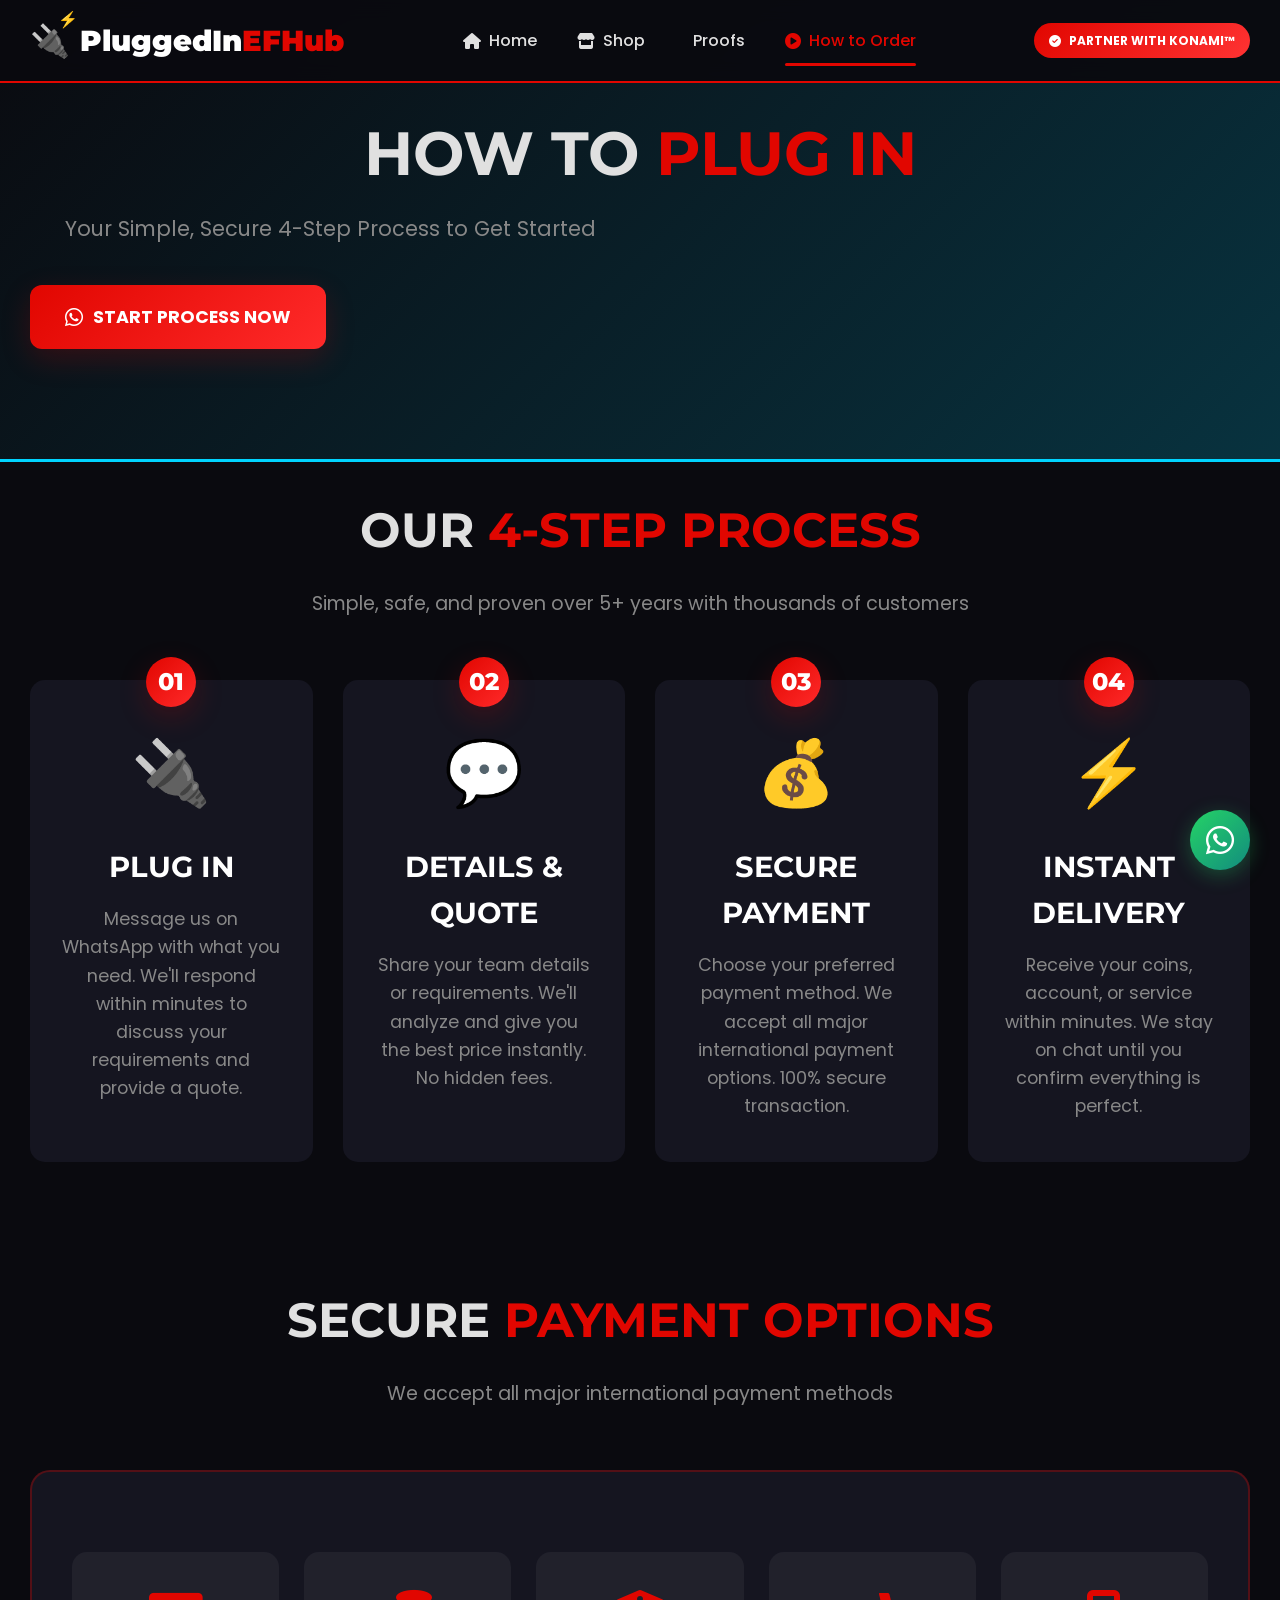
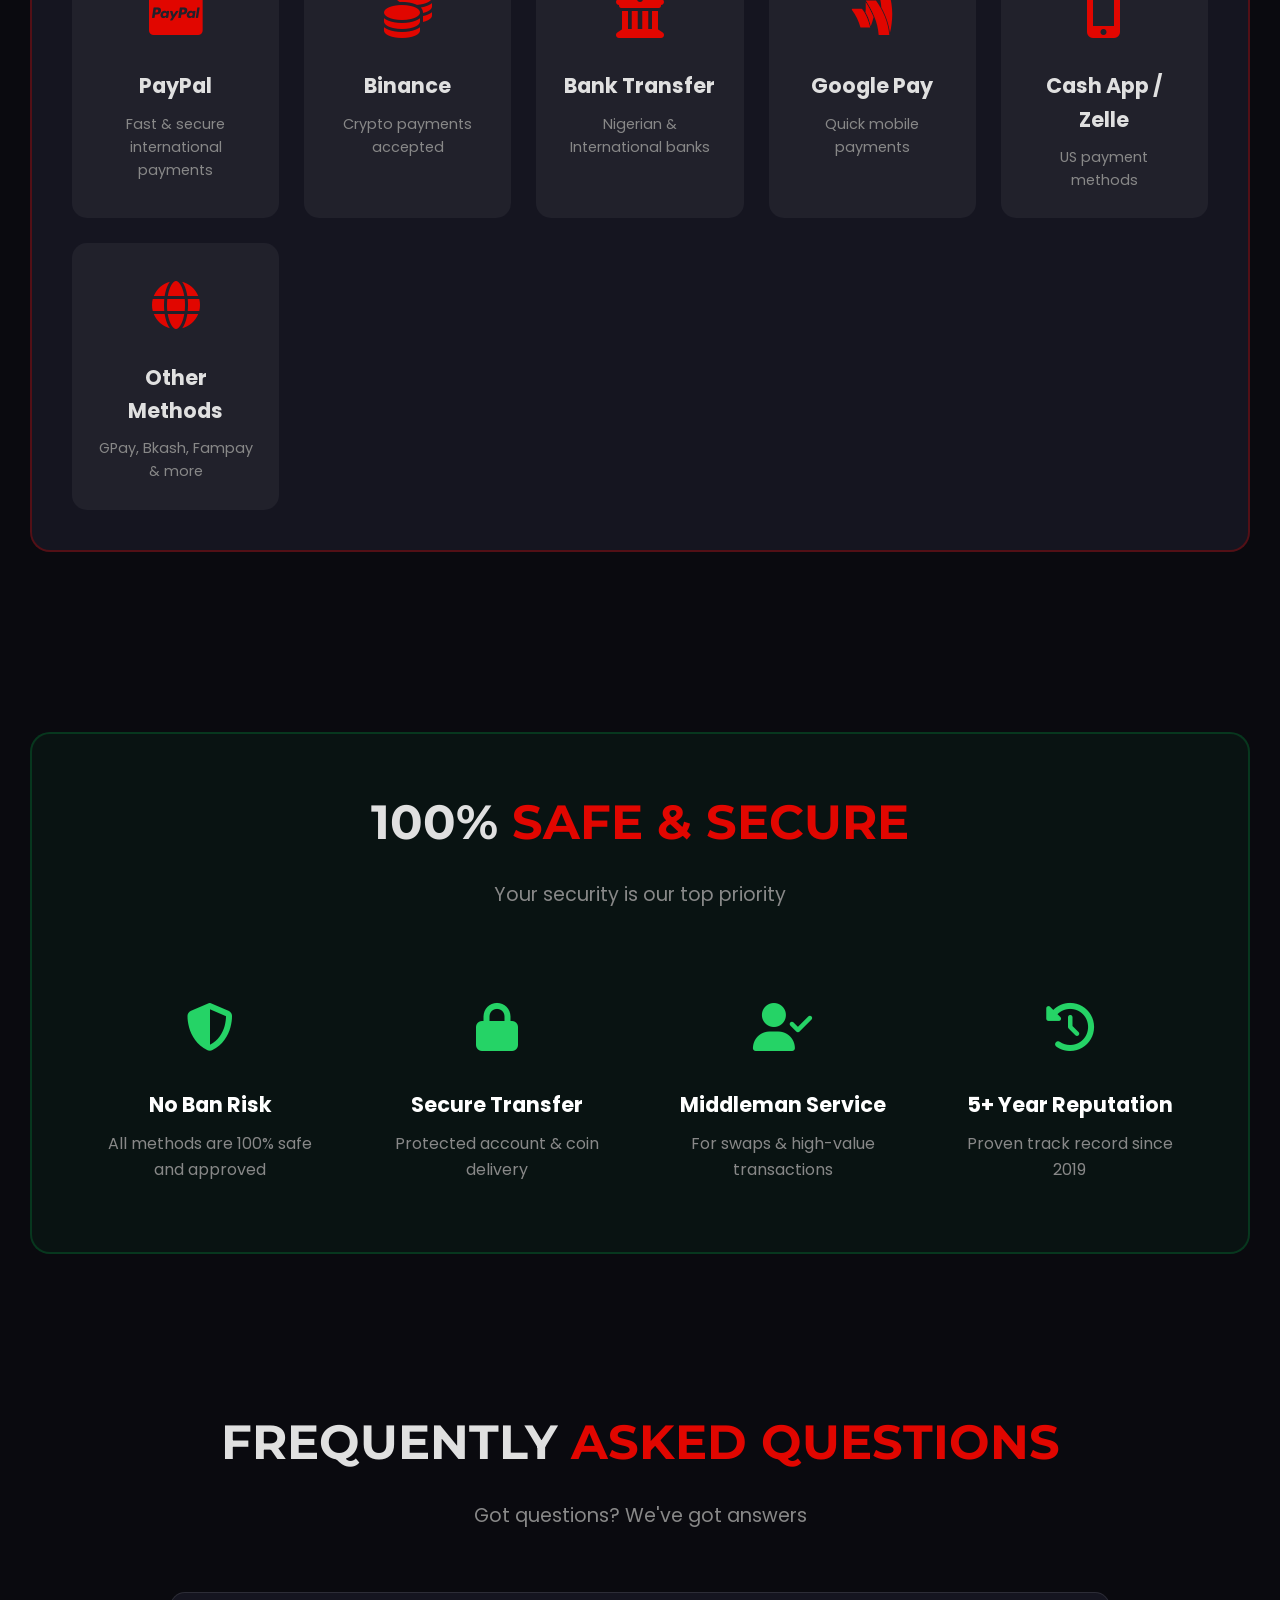
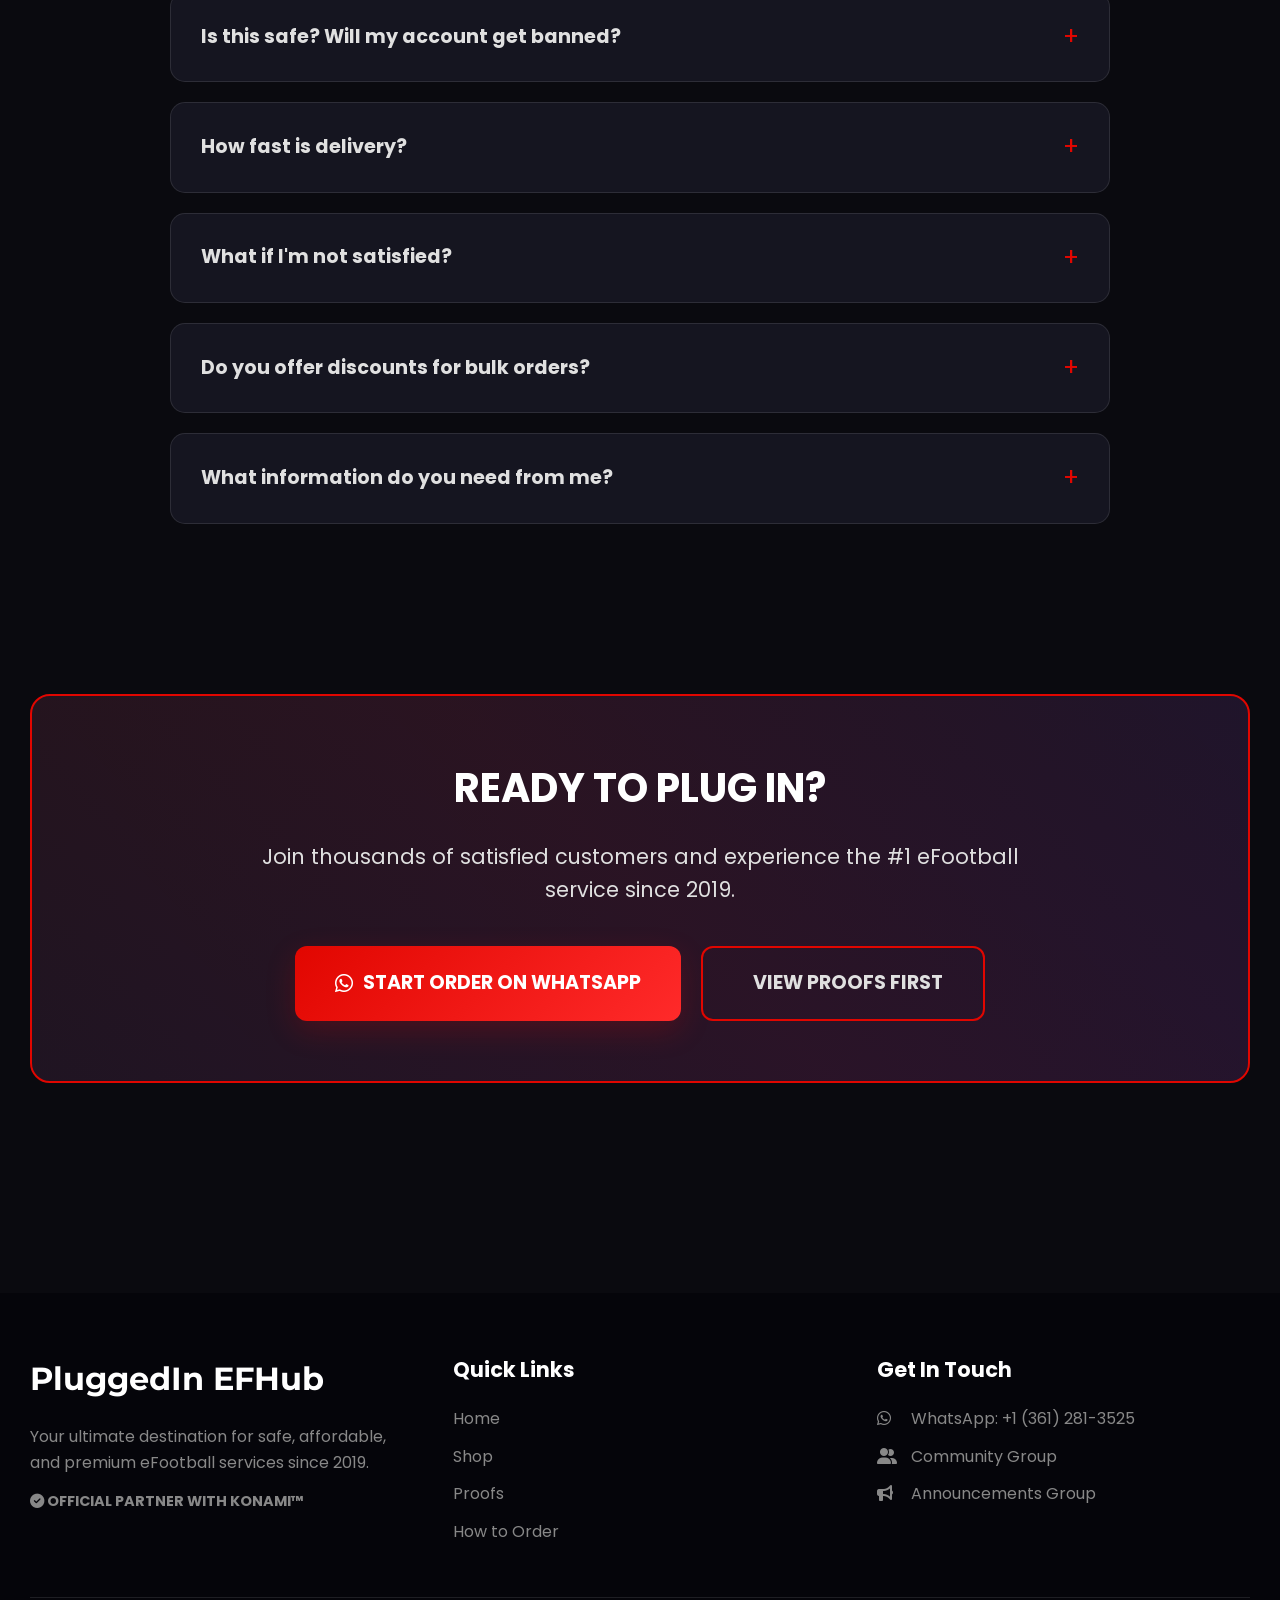
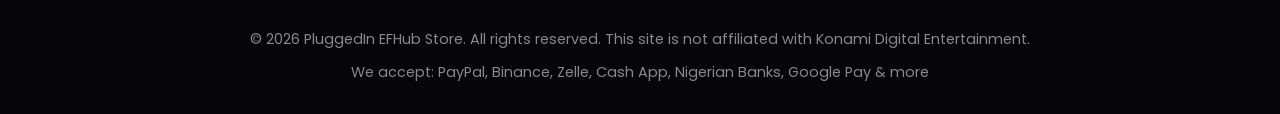
==== order.html @ ab194cec "add Pluggedin EFHub website with 4 pages" ====
<!DOCTYPE html>
<html lang="en">
<head>
    <meta charset="UTF-8">
    <meta name="viewport" content="width=device-width, initial-scale=1.0">
    <title>How to Order - PluggedIn EFHub | Simple & Secure Process</title>
    <link rel="stylesheet" href="https://cdnjs.cloudflare.com/ajax/libs/font-awesome/6.4.0/css/all.min.css">
    <link href="https://fonts.googleapis.com/css2?family=Poppins:wght@300;400;500;600;700;800&family=Montserrat:wght@800;900&display=swap" rel="stylesheet">
    <link rel="stylesheet" href="css/style.css">
    <link rel="stylesheet" href="css/order-styles.css">
    <link rel="icon" type="image/x-icon" href="assets/favicon.ico">
</head>
<body>
    <!-- LOADER -->
    <div class="loader">
        <div class="coin-spin"><i class="fas fa-play-circle"></i></div>
        <p>Loading Process...</p>
    </div>

    <!-- NAVIGATION -->
    <nav class="navbar">
        <div class="nav-container">
            <a href="index.html" class="pluggedin-logo">
                <div class="plug-icon">🔌</div>
                <div class="logo-text">PluggedIn<span>EFHub</span></div>
            </a>

            <ul class="nav-menu">
                <li><a href="index.html" class="nav-link"><i class="fas fa-home"></i> Home</a></li>
                <li><a href="shop.html" class="nav-link"><i class="fas fa-store"></i> Shop</a></li>
                <li><a href="proofs.html" class="nav-link"><i class="fas fa-badge-check"></i> Proofs</a></li>
                <li><a href="order.html" class="nav-link active"><i class="fas fa-play-circle"></i> How to Order</a></li>
            </ul>

            <div class="konami-badge">
                <i class="fas fa-check-circle"></i> PARTNER WITH KONAMI™
            </div>

            <button class="hamburger" id="hamburger">
                <i class="fas fa-bars"></i>
            </button>
        </div>

        <div class="mobile-menu" id="mobileMenu">
            <a href="index.html" class="mobile-link"><i class="fas fa-home"></i> Home</a>
            <a href="shop.html" class="mobile-link"><i class="fas fa-store"></i> Shop</a>
            <a href="proofs.html" class="mobile-link"><i class="fas fa-badge-check"></i> Proofs</a>
            <a href="order.html" class="mobile-link active"><i class="fas fa-play-circle"></i> How to Order</a>
            
            <a href="https://wa.me/+13612813525?text=Hello%20PluggedIn%20EFHub!%20I'm%20interested%20in%20your%20eFootball%20services." 
               class="btn-whatsapp-mobile" target="_blank">
                <i class="fab fa-whatsapp"></i> Order Now
            </a>
            
            <div class="konami-badge" style="background: rgba(225,6,0,0.2); color: var(--primary-red); padding: 10px; text-align: center;">
                <i class="fas fa-check"></i> KONAMI™ Partner
            </div>
        </div>
    </nav>

    <!-- ORDER HERO -->
    <section class="order-hero">
        <h1 class="hero-title">HOW TO <span class="highlight">PLUG IN</span></h1>
        <p class="hero-subtitle">Your Simple, Secure 4-Step Process to Get Started</p>
        <div class="hero-buttons">
            <a href="https://wa.me/+13612813525?text=Hello%20PluggedIn%20EFHub!%20I'm%20ready%20to%20start%20the%20process.%20Please%20guide%20me." 
               class="btn-pluggedin-primary" target="_blank">
                <i class="fab fa-whatsapp"></i> START PROCESS NOW
            </a>
        </div>
    </section>

    <!-- PROCESS STEPS -->
    <div class="process-container">
        <h2 class="section-title">OUR <span class="highlight">4-STEP PROCESS</span></h2>
        <p class="section-subtitle">Simple, safe, and proven over 5+ years with thousands of customers</p>
        
        <div class="process-steps">
            <!-- STEP 1 -->
            <div class="step-card">
                <div class="step-number">01</div>
                <div class="step-icon">🔌</div>
                <h3>PLUG IN</h3>
                <p>Message us on WhatsApp with what you need. We'll respond within minutes to discuss your requirements and provide a quote.</p>
            </div>

            <!-- STEP 2 -->
            <div class="step-card">
                <div class="step-number">02</div>
                <div class="step-icon">💬</div>
                <h3>DETAILS & QUOTE</h3>
                <p>Share your team details or requirements. We'll analyze and give you the best price instantly. No hidden fees.</p>
            </div>

            <!-- STEP 3 -->
            <div class="step-card">
                <div class="step-number">03</div>
                <div class="step-icon">💰</div>
                <h3>SECURE PAYMENT</h3>
                <p>Choose your preferred payment method. We accept all major international payment options. 100% secure transaction.</p>
            </div>

            <!-- STEP 4 -->
            <div class="step-card">
                <div class="step-number">04</div>
                <div class="step-icon">⚡</div>
                <h3>INSTANT DELIVERY</h3>
                <p>Receive your coins, account, or service within minutes. We stay on chat until you confirm everything is perfect.</p>
            </div>
        </div>
    </div>

    <!-- PAYMENT METHODS -->
    <div class="process-container">
        <h2 class="section-title">SECURE <span class="highlight">PAYMENT OPTIONS</span></h2>
        <p class="section-subtitle">We accept all major international payment methods</p>
        
        <div class="payment-methods">
            <div class="payment-grid">
                <!-- PAYMENT 1 -->
                <div class="payment-card">
                    <div class="payment-icon"><i class="fab fa-cc-paypal"></i></div>
                    <h4>PayPal</h4>
                    <p>Fast & secure international payments</p>
                </div>

                <!-- PAYMENT 2 -->
                <div class="payment-card">
                    <div class="payment-icon"><i class="fas fa-coins"></i></div>
                    <h4>Binance</h4>
                    <p>Crypto payments accepted</p>
                </div>

                <!-- PAYMENT 3 -->
                <div class="payment-card">
                    <div class="payment-icon"><i class="fas fa-university"></i></div>
                    <h4>Bank Transfer</h4>
                    <p>Nigerian & International banks</p>
                </div>

                <!-- PAYMENT 4 -->
                <div class="payment-card">
                    <div class="payment-icon"><i class="fab fa-google-wallet"></i></div>
                    <h4>Google Pay</h4>
                    <p>Quick mobile payments</p>
                </div>

                <!-- PAYMENT 5 -->
                <div class="payment-card">
                    <div class="payment-icon"><i class="fas fa-mobile-alt"></i></div>
                    <h4>Cash App / Zelle</h4>
                    <p>US payment methods</p>
                </div>

                <!-- PAYMENT 6 -->
                <div class="payment-card">
                    <div class="payment-icon"><i class="fas fa-globe"></i></div>
                    <h4>Other Methods</h4>
                    <p>GPay, Bkash, Fampay & more</p>
                </div>
            </div>
        </div>
    </div>

    <!-- SAFETY SECTION -->
    <div class="process-container">
        <div class="safety-section">
            <h2 class="section-title">100% <span class="highlight">SAFE & SECURE</span></h2>
            <p class="section-subtitle">Your security is our top priority</p>
            
            <div class="safety-grid">
                <div class="safety-item">
                    <div class="safety-icon"><i class="fas fa-shield-alt"></i></div>
                    <h4>No Ban Risk</h4>
                    <p>All methods are 100% safe and approved</p>
                </div>
                
                <div class="safety-item">
                    <div class="safety-icon"><i class="fas fa-lock"></i></div>
                    <h4>Secure Transfer</h4>
                    <p>Protected account & coin delivery</p>
                </div>
                
                <div class="safety-item">
                    <div class="safety-icon"><i class="fas fa-user-check"></i></div>
                    <h4>Middleman Service</h4>
                    <p>For swaps & high-value transactions</p>
                </div>
                
                <div class="safety-item">
                    <div class="safety-icon"><i class="fas fa-history"></i></div>
                    <h4>5+ Year Reputation</h4>
                    <p>Proven track record since 2019</p>
                </div>
            </div>
        </div>
    </div>

    <!-- FAQ -->
    <div class="faq-container">
        <h2 class="section-title">FREQUENTLY <span class="highlight">ASKED QUESTIONS</span></h2>
        <p class="section-subtitle">Got questions? We've got answers</p>
        
        <!-- FAQ 1 -->
        <div class="faq-item">
            <div class="faq-question">
                <h3>Is this safe? Will my account get banned?</h3>
                <span class="faq-toggle">+</span>
            </div>
            <div class="faq-answer">
                <p><strong>100% Safe.</strong> We use only official, Konami-approved methods. We've served 5000+ customers over 5+ years with zero ban reports. Your account security is our top priority.</p>
            </div>
        </div>

        <!-- FAQ 2 -->
        <div class="faq-item">
            <div class="faq-question">
                <h3>How fast is delivery?</h3>
                <span class="faq-toggle">+</span>
            </div>
            <div class="faq-answer">
                <p><strong>Instant to 30 minutes.</strong> Coins are delivered within 5-30 minutes after payment confirmation. Account transfers take 10-60 minutes depending on complexity. We stay with you until complete.</p>
            </div>
        </div>

        <!-- FAQ 3 -->
        <div class="faq-item">
            <div class="faq-question">
                <h3>What if I'm not satisfied?</h3>
                <span class="faq-toggle">+</span>
            </div>
            <div class="faq-answer">
                <p><strong>100% Satisfaction Guarantee.</strong> If there's any issue, we fix it immediately or provide a full refund. Check our proofs page - we have 500+ happy customers with verified screenshots.</p>
            </div>
        </div>

        <!-- FAQ 4 -->
        <div class="faq-item">
            <div class="faq-question">
                <h3>Do you offer discounts for bulk orders?</h3>
                <span class="faq-toggle">+</span>
            </div>
            <div class="faq-answer">
                <p><strong>Yes!</strong> We offer special discounts for repeat customers and bulk orders. Message us on WhatsApp to discuss your needs and get the best possible price.</p>
            </div>
        </div>

        <!-- FAQ 5 -->
        <div class="faq-item">
            <div class="faq-question">
                <h3>What information do you need from me?</h3>
                <span class="faq-toggle">+</span>
            </div>
            <div class="faq-answer">
                <p>For coins: Just your login ID and platform (Android/iOS). For accounts: We'll guide you through the safe transfer process step-by-step. We never ask for passwords until secure transfer time.</p>
            </div>
        </div>
    </div>

    <!-- CTA SECTION -->
    <div class="process-container">
        <div class="cta-box">
            <h2>READY TO PLUG IN?</h2>
            <p>Join thousands of satisfied customers and experience the #1 eFootball service since 2019.</p>
            
            <div class="cta-buttons">
                <a href="https://wa.me/+13612813525?text=Hello%20PluggedIn%20EFHub!%20I'm%20ready%20to%20place%20an%20order.%20Please%20guide%20me%20through%20the%20process." 
                   class="btn-pluggedin-primary" target="_blank" style="padding: 20px 40px; font-size: 1.2rem;">
                    <i class="fab fa-whatsapp"></i> START ORDER ON WHATSAPP
                </a>
                
                <a href="proofs.html" class="btn-pluggedin-secondary" style="padding: 20px 40px; font-size: 1.2rem;">
                    <i class="fas fa-badge-check"></i> VIEW PROOFS FIRST
                </a>
            </div>
        </div>
    </div>

    <!-- FOOTER -->
    <footer class="footer">
        <div class="footer-content">
            <div class="footer-brand">
                <h3>PluggedIn EFHub</h3>
                <p>Your ultimate destination for safe, affordable, and premium eFootball services since 2019.</p>
                <p class="konami-footer"><i class="fas fa-check-circle"></i> <strong>OFFICIAL PARTNER WITH KONAMI™</strong></p>
            </div>
            
            <div class="footer-links">
                <h4>Quick Links</h4>
                <a href="index.html">Home</a>
                <a href="shop.html">Shop</a>
                <a href="proofs.html">Proofs</a>
                <a href="order.html">How to Order</a>
            </div>
            
            <div class="footer-contact">
                <h4>Get In Touch</h4>
                <a href="https://wa.me/+13612813525?text=Hello%20PluggedIn%20EFHub!%20I'm%20interested%20in%20your%20eFootball%20services." 
                   target="_blank">
                    <i class="fab fa-whatsapp"></i> WhatsApp: +1 (361) 281-3525
                </a>
                <a href="https://chat.whatsapp.com/YOUR_COMMUNITY_LINK" target="_blank">
                    <i class="fas fa-user-friends"></i> Community Group
                </a>
                <a href="https://chat.whatsapp.com/YOUR_ANNOUNCEMENTS_LINK" target="_blank">
                    <i class="fas fa-bullhorn"></i> Announcements Group
                </a>
            </div>
        </div>
        
        <div class="footer-bottom">
            <p>© 2026 PluggedIn EFHub Store. All rights reserved. This site is not affiliated with Konami Digital Entertainment.</p>
            <p class="footer-payment-text">We accept: PayPal, Binance, Zelle, Cash App, Nigerian Banks, Google Pay & more</p>
        </div>
    </footer>

    <!-- FLOATING WHATSAPP -->
    <a href="https://wa.me/+13612813525?text=Hello%20PluggedIn%20EFHub!%20I'm%20interested%20in%20your%20eFootball%20services." 
       class="float-whatsapp" target="_blank">
        <i class="fab fa-whatsapp"></i>
    </a>

    <!-- SCRIPTS -->
    <script>
        // Loader
        window.addEventListener('load', function() {
            const loader = document.querySelector('.loader');
            setTimeout(() => {
                loader.classList.add('fade-out');
            }, 1000);
        });

        // Mobile menu
        document.getElementById('hamburger')?.addEventListener('click', function() {
            const menu = document.getElementById('mobileMenu');
            menu.classList.toggle('active');
        });

        document.querySelectorAll('.mobile-link').forEach(link => {
            link.addEventListener('click', function() {
                document.getElementById('mobileMenu').classList.remove('active');
            });
        });

        // FAQ Toggle
        document.querySelectorAll('.faq-question').forEach(question => {
            question.addEventListener('click', function() {
                const faqItem = this.parentElement;
                faqItem.classList.toggle('active');
                
                // Close other FAQs
                document.querySelectorAll('.faq-item').forEach(item => {
                    if (item !== faqItem) {
                        item.classList.remove('active');
                    }
                });
            });
        });

        // WhatsApp buttons with different messages
        const whatsappButtons = document.querySelectorAll('.btn-pluggedin-primary');
        whatsappButtons.forEach(btn => {
            btn.addEventListener('click', function(e) {
                if (this.href.includes('wa.me')) {
                    // Already has WhatsApp link, let it proceed
                    return;
                }
                e.preventDefault();
                const message = "Hello PluggedIn EFHub! I'm interested in your services.";
                const whatsappUrl = `https://wa.me/+13612813525?text=${encodeURIComponent(message)}`;
                window.open(whatsappUrl, '_blank');
            });
        });
    </script>
</body>
</html>
---- css/style.css ----
/* style.css - PLUGGEDIN EFHUB STYLES */
/* ====== ROOT VARIABLES ====== */
:root {
    --primary-red: #E10600;
    --electric-red: #FF2A2A;
    --neon-blue: #00D4FF;
    --spark-yellow: #FFD700;
    --dark-bg: #0A0A0F;
    --dark-card: #151520;
    --light-gray: #F5F5F7;
    --pure-white: #FFFFFF;
    --text-light: #E0E0E0;
    --text-gray: #888888;
    --success-green: #25D366;
    --font-heading: 'Montserrat', sans-serif;
    --font-body: 'Poppins', sans-serif;
    --shadow: 0 10px 30px rgba(225, 6, 0, 0.2);
    --transition: all 0.3s ease;
}

/* ====== BASE RESET ====== */
* {
    margin: 0;
    padding: 0;
    box-sizing: border-box;
}

html {
    scroll-behavior: smooth;
}

body {
    font-family: var(--font-body);
    background-color: var(--dark-bg);
    color: var(--text-light);
    line-height: 1.6;
    overflow-x: hidden;
}

/* ====== LOADER ====== */
.loader {
    position: fixed;
    top: 0;
    left: 0;
    width: 100%;
    height: 100%;
    background: var(--dark-bg);
    display: flex;
    flex-direction: column;
    justify-content: center;
    align-items: center;
    z-index: 9999;
}

.loader.fade-out {
    opacity: 0;
    visibility: hidden;
    transition: opacity 0.5s, visibility 0.5s;
}

.coin-spin {
    font-size: 4rem;
    color: var(--primary-red);
    animation: spin 2s linear infinite;
    margin-bottom: 20px;
}

@keyframes spin {
    0% { transform: rotateY(0deg); }
    100% { transform: rotateY(360deg); }
}

.loader p {
    color: var(--text-light);
    font-weight: 300;
    letter-spacing: 1px;
}

/* ====== NAVBAR ====== */
.navbar {
    background-color: rgba(10, 10, 15, 0.95);
    backdrop-filter: blur(10px);
    border-bottom: 2px solid var(--primary-red);
    position: fixed;
    top: 0;
    width: 100%;
    z-index: 1000;
    padding: 15px 0;
}

.nav-container {
    max-width: 1300px;
    margin: 0 auto;
    padding: 0 30px;
    display: flex;
    justify-content: space-between;
    align-items: center;
}

/* Logo */
.pluggedin-logo {
    display: flex;
    align-items: center;
    text-decoration: none;
    font-family: var(--font-heading);
    font-weight: 900;
    font-size: 1.8rem;
}

.plug-icon {
    color: var(--primary-red);
    font-size: 2rem;
    margin-right: 10px;
    position: relative;
}

.plug-icon::after {
    content: '⚡';
    position: absolute;
    top: -8px;
    right: -8px;
    font-size: 1rem;
    color: var(--spark-yellow);
    animation: spark 2s infinite;
}

@keyframes spark {
    0%, 100% { opacity: 1; }
    50% { opacity: 0.3; }
}

.logo-text {
    color: var(--pure-white);
}

.logo-text span {
    color: var(--primary-red);
}

/* Menu */
.nav-menu {
    display: flex;
    list-style: none;
}

.nav-link {
    color: var(--text-light);
    text-decoration: none;
    margin: 0 20px;
    font-weight: 500;
    padding: 8px 0;
    position: relative;
    display: flex;
    align-items: center;
    transition: var(--transition);
}

.nav-link i {
    margin-right: 8px;
}

.nav-link:hover,
.nav-link.active {
    color: var(--primary-red);
}

.nav-link.active::after {
    content: '';
    position: absolute;
    bottom: -5px;
    left: 0;
    width: 100%;
    height: 3px;
    background: var(--primary-red);
    border-radius: 2px;
}

/* Konami Badge */
.konami-badge {
    background: linear-gradient(135deg, var(--primary-red), #FF3333);
    color: white;
    padding: 8px 15px;
    border-radius: 30px;
    font-size: 0.75rem;
    font-weight: 700;
    white-space: nowrap;
}

.konami-badge i {
    margin-right: 5px;
}

/* Mobile Menu */
.hamburger {
    display: none;
    background: none;
    border: none;
    color: var(--pure-white);
    font-size: 1.8rem;
    cursor: pointer;
}

.mobile-menu {
    display: none;
    flex-direction: column;
    background: var(--dark-card);
    padding: 20px;
    position: absolute;
    width: 100%;
    top: 100%;
    left: 0;
    z-index: 999;
    border-top: 2px solid var(--primary-red);
}

.mobile-menu.active {
    display: flex;
}

.mobile-link {
    color: var(--text-light);
    text-decoration: none;
    padding: 15px 0;
    border-bottom: 1px solid rgba(255,255,255,0.05);
    display: flex;
    align-items: center;
}

.mobile-link i {
    margin-right: 15px;
}

.mobile-link.active {
    color: var(--primary-red);
}

.btn-whatsapp-mobile {
    display: block;
    background: linear-gradient(135deg, #25D366, #128C7E);
    color: white;
    text-align: center;
    padding: 15px;
    border-radius: 10px;
    text-decoration: none;
    font-weight: 700;
    margin: 20px 0;
}

/* ====== HERO SECTION ====== */
.hero {
    min-height: 100vh;
    padding: 150px 30px 80px;
    max-width: 1300px;
    margin: 0 auto;
    display: flex;
    align-items: center;
    justify-content: space-between;
}

.hero-content {
    flex: 1;
    max-width: 700px;
}

.hero-title {
    font-family: var(--font-heading);
    font-size: 3.8rem;
    line-height: 1.1;
    margin-bottom: 25px;
}

.title-line {
    display: block;
}

.highlight {
    color: var(--primary-red);
}

.neon {
    color: var(--neon-blue);
    text-shadow: 0 0 10px rgba(0, 212, 255, 0.5);
}

.hero-subtitle {
    font-size: 1.3rem;
    color: var(--text-gray);
    margin-bottom: 40px;
    max-width: 600px;
}

.konami-tag {
    display: inline-block;
    background: rgba(225, 6, 0, 0.2);
    color: var(--primary-red);
    padding: 5px 15px;
    border-radius: 20px;
    font-size: 0.9rem;
    font-weight: 700;
    margin-top: 10px;
}

/* Hero Buttons */
.hero-buttons {
    display: flex;
    gap: 20px;
    margin-bottom: 50px;
    flex-wrap: wrap;
}

.btn-pluggedin-primary,
.btn-pluggedin-secondary {
    padding: 18px 35px;
    border-radius: 12px;
    text-decoration: none;
    font-weight: 700;
    font-size: 1.1rem;
    display: inline-flex;
    align-items: center;
    justify-content: center;
    transition: var(--transition);
}

.btn-pluggedin-primary {
    background: linear-gradient(135deg, var(--primary-red), var(--electric-red));
    color: white;
    box-shadow: var(--shadow);
}

.btn-pluggedin-primary:hover {
    transform: translateY(-5px);
    box-shadow: 0 15px 30px rgba(225, 6, 0, 0.3);
}

.btn-pluggedin-secondary {
    background: transparent;
    color: var(--text-light);
    border: 2px solid var(--primary-red);
}

.btn-pluggedin-secondary:hover {
    background: rgba(225, 6, 0, 0.1);
    transform: translateY(-5px);
}

.btn-pluggedin-primary i,
.btn-pluggedin-secondary i {
    margin-right: 10px;
    font-size: 1.3rem;
}

/* Trust Stats */
.trust-stats {
    display: flex;
    flex-wrap: wrap;
    gap: 30px;
    max-width: 600px;
}

.stat {
    text-align: center;
}

.stat h3 {
    font-size: 2.5rem;
    color: var(--primary-red);
    margin-bottom: 5px;
}

.stat p {
    color: var(--text-gray);
    font-size: 0.9rem;
}

/* Hero Visual */
.hero-visual {
    flex: 0 0 400px;
    position: relative;
    height: 400px;
}

.floating-coins {
    position: relative;
    width: 300px;
    height: 300px;
}

.coin {
    position: absolute;
    font-size: 4rem;
    animation: float 3s ease-in-out infinite;
}

.c1 { top: 20%; left: 10%; animation-delay: 0s; }
.c2 { top: 60%; left: 60%; animation-delay: 1s; }
.c3 { top: 10%; left: 70%; animation-delay: 2s; }

@keyframes float {
    0%, 100% { transform: translateY(0) rotate(0deg); }
    50% { transform: translateY(-20px) rotate(10deg); }
}

/* ====== TRUST BAR ====== */
.trust-bar {
    background: var(--dark-card);
    padding: 40px 30px;
    text-align: center;
    border-top: 1px solid rgba(255,255,255,0.1);
    border-bottom: 1px solid rgba(255,255,255,0.1);
}

.trust-bar p {
    color: var(--text-gray);
    font-size: 0.9rem;
    margin-bottom: 20px;
    letter-spacing: 2px;
}

.trust-logos {
    display: flex;
    justify-content: center;
    flex-wrap: wrap;
    gap: 30px;
    font-size: 2.5rem;
}

.trust-logos i {
    color: var(--text-gray);
    transition: var(--transition);
}

.trust-logos i:hover {
    color: var(--primary-red);
    transform: translateY(-5px);
}

/* ====== SERVICES ====== */
.services {
    padding: 100px 30px;
    max-width: 1300px;
    margin: 0 auto;
}

.section-title {
    font-family: var(--font-heading);
    font-size: 3rem;
    text-align: center;
    margin-bottom: 20px;
}

.section-subtitle {
    text-align: center;
    color: var(--text-gray);
    font-size: 1.2rem;
    max-width: 800px;
    margin: 0 auto 60px;
}

.services-grid {
    display: grid;
    grid-template-columns: repeat(auto-fit, minmax(300px, 1fr));
    gap: 30px;
}

.service-card {
    background: var(--dark-card);
    border-radius: 15px;
    padding: 40px 30px;
    text-align: center;
    transition: var(--transition);
    border: 2px solid transparent;
}

.service-card:hover {
    transform: translateY(-10px);
    border-color: var(--primary-red);
    box-shadow: var(--shadow);
}

.service-icon {
    font-size: 4rem;
    margin-bottom: 20px;
}

.service-card h3 {
    font-size: 1.8rem;
    margin-bottom: 15px;
    color: var(--pure-white);
}

.service-card p {
    color: var(--text-gray);
    margin-bottom: 25px;
}

.service-link {
    color: var(--primary-red);
    text-decoration: none;
    font-weight: 700;
    display: inline-flex;
    align-items: center;
}

.service-link:hover {
    color: var(--neon-blue);
}

/* ====== FOOTER ====== */
.footer {
    background: #05050A;
    padding: 60px 30px 30px;
    margin-top: 100px;
}

.footer-content {
    max-width: 1300px;
    margin: 0 auto;
    display: grid;
    grid-template-columns: repeat(auto-fit, minmax(250px, 1fr));
    gap: 50px;
    margin-bottom: 40px;
}

.footer-brand h3 {
    font-family: var(--font-heading);
    font-size: 2rem;
    margin-bottom: 20px;
    color: var(--pure-white);
}

.footer-brand p {
    color: var(--text-gray);
    margin-bottom: 15px;
}

.konami-footer {
    color: var(--primary-red);
    font-weight: 700;
    font-size: 0.9rem;
}

.footer-links h4,
.footer-contact h4 {
    color: var(--pure-white);
    margin-bottom: 20px;
    font-size: 1.3rem;
}

.footer-links a,
.footer-contact a {
    display: block;
    color: var(--text-gray);
    text-decoration: none;
    margin-bottom: 12px;
    transition: var(--transition);
}

.footer-links a:hover,
.footer-contact a:hover {
    color: var(--primary-red);
    padding-left: 5px;
}

.footer-contact a i {
    margin-right: 10px;
    width: 20px;
}

.footer-bottom {
    text-align: center;
    padding-top: 30px;
    border-top: 1px solid rgba(255,255,255,0.1);
    color: var(--text-gray);
    font-size: 0.9rem;
}

.footer-payment-text {
    margin-top: 10px;
    color: var(--text-gray);
}

/* ====== FLOATING WHATSAPP ====== */
.float-whatsapp {
    position: fixed;
    bottom: 30px;
    right: 30px;
    background: linear-gradient(135deg, #25D366, #128C7E);
    color: white;
    width: 60px;
    height: 60px;
    border-radius: 50%;
    display: flex;
    align-items: center;
    justify-content: center;
    text-decoration: none;
    font-size: 2rem;
    box-shadow: 0 5px 20px rgba(37, 211, 102, 0.3);
    z-index: 999;
    transition: var(--transition);
}

.float-whatsapp:hover {
    transform: scale(1.1);
    box-shadow: 0 8px 25px rgba(37, 211, 102, 0.4);
}

.float-text {
    display: none;
}

/* ====== RESPONSIVE ====== */
@media (max-width: 1100px) {
    .hero {
        flex-direction: column;
        text-align: center;
        padding-top: 120px;
    }
    .hero-content {
        max-width: 100%;
    }
    .hero-visual {
        margin-top: 50px;
    }
    .trust-stats {
        justify-content: center;
    }
}

@media (max-width: 768px) {
    .hero-title {
        font-size: 2.8rem;
    }
    .nav-menu,
    .konami-badge {
        display: none;
    }
    .hamburger {
        display: block;
    }
    .hero-buttons {
        flex-direction: column;
    }
    .btn-pluggedin-primary,
    .btn-pluggedin-secondary {
        width: 100%;
        justify-content: center;
    }
    .services-grid {
        grid-template-columns: 1fr;
    }
    .trust-logos {
        font-size: 2rem;
        gap: 20px;
    }
}

@media (max-width: 480px) {
    .hero-title {
        font-size: 2.2rem;
    }
    .section-title {
        font-size: 2.2rem;
    }
    .nav-container {
        padding: 0 15px;
    }
}
---- css/order-styles.css ----
/* order-styles.css - ADDITIONAL STYLES FOR ORDER PAGE */

/* ORDER HERO */
.order-hero {
    background: linear-gradient(135deg, rgba(10,10,15,0.9), rgba(0,212,255,0.2));
    padding: 120px 30px 60px;
    text-align: center;
    border-bottom: 3px solid var(--neon-blue);
}

/* PROCESS STEPS */
.process-container {
    max-width: 1300px;
    margin: 0 auto;
    padding: 30px;
}

.process-steps {
    display: grid;
    grid-template-columns: repeat(auto-fit, minmax(280px, 1fr));
    gap: 30px;
    margin: 60px 0;
}

.step-card {
    background: var(--dark-card);
    border-radius: 15px;
    padding: 40px 30px;
    text-align: center;
    position: relative;
    transition: var(--transition);
    border: 2px solid transparent;
}

.step-card:hover {
    transform: translateY(-10px);
    border-color: var(--neon-blue);
    box-shadow: 0 15px 30px rgba(0,212,255,0.1);
}

.step-number {
    position: absolute;
    top: -25px;
    left: 50%;
    transform: translateX(-50%);
    background: linear-gradient(135deg, var(--primary-red), var(--electric-red));
    color: white;
    width: 50px;
    height: 50px;
    border-radius: 50%;
    display: flex;
    align-items: center;
    justify-content: center;
    font-size: 1.5rem;
    font-weight: 800;
    font-family: var(--font-heading);
    box-shadow: var(--shadow);
}

.step-icon {
    font-size: 4rem;
    margin-bottom: 20px;
    color: var(--neon-blue);
}

.step-card h3 {
    color: var(--pure-white);
    font-size: 1.8rem;
    margin-bottom: 15px;
    font-family: var(--font-heading);
}

.step-card p {
    color: var(--text-gray);
    font-size: 1.1rem;
    line-height: 1.6;
}

/* PAYMENT METHODS */
.payment-methods {
    background: var(--dark-card);
    border-radius: 20px;
    padding: 40px;
    margin: 60px 0;
    border: 2px solid rgba(225,6,0,0.3);
}

.payment-grid {
    display: grid;
    grid-template-columns: repeat(auto-fit, minmax(200px, 1fr));
    gap: 25px;
    margin-top: 40px;
}

.payment-card {
    background: rgba(255,255,255,0.05);
    border-radius: 15px;
    padding: 25px;
    text-align: center;
    transition: var(--transition);
    border: 1px solid transparent;
}

.payment-card:hover {
    background: rgba(225,6,0,0.1);
    border-color: var(--primary-red);
    transform: translateY(-5px);
}

.payment-icon {
    font-size: 3rem;
    margin-bottom: 15px;
    color: var(--primary-red);
}

.payment-card h4 {
    color: var(--text-light);
    margin-bottom: 10px;
    font-size: 1.3rem;
}

.payment-card p {
    color: var(--text-gray);
    font-size: 0.9rem;
}

/* FAQ */
.faq-container {
    max-width: 1000px;
    margin: 60px auto;
    padding: 0 30px;
}

.faq-item {
    background: var(--dark-card);
    border-radius: 15px;
    margin-bottom: 20px;
    overflow: hidden;
    border: 1px solid rgba(255,255,255,0.1);
}

.faq-question {
    padding: 25px 30px;
    display: flex;
    justify-content: space-between;
    align-items: center;
    cursor: pointer;
    transition: var(--transition);
}

.faq-question:hover {
    background: rgba(225,6,0,0.05);
}

.faq-question h3 {
    color: var(--text-light);
    font-size: 1.2rem;
    margin: 0;
}

.faq-toggle {
    color: var(--primary-red);
    font-size: 1.5rem;
    transition: transform 0.3s ease;
}

.faq-item.active .faq-toggle {
    transform: rotate(45deg);
}

.faq-answer {
    padding: 0 30px;
    max-height: 0;
    overflow: hidden;
    transition: all 0.3s ease;
}

.faq-item.active .faq-answer {
    padding: 0 30px 25px;
    max-height: 500px;
}

.faq-answer p {
    color: var(--text-gray);
    line-height: 1.7;
    margin-bottom: 15px;
}

/* SAFETY SECTION */
.safety-section {
    background: rgba(0,200,83,0.05);
    border-radius: 20px;
    padding: 50px;
    margin: 60px 0;
    border: 2px solid rgba(0,200,83,0.2);
    text-align: center;
}

.safety-grid {
    display: grid;
    grid-template-columns: repeat(auto-fit, minmax(250px, 1fr));
    gap: 30px;
    margin-top: 40px;
}

.safety-item {
    text-align: center;
    padding: 20px;
}

.safety-icon {
    font-size: 3rem;
    color: var(--success-green);
    margin-bottom: 20px;
}

.safety-item h4 {
    color: var(--pure-white);
    margin-bottom: 10px;
    font-size: 1.3rem;
}

.safety-item p {
    color: var(--text-gray);
    font-size: 1rem;
}

/* CTA BOX */
.cta-box {
    text-align: center;
    background: linear-gradient(135deg, var(--dark-card), #151530);
    border-radius: 20px;
    padding: 60px 40px;
    margin: 80px 0;
    border: 2px solid var(--primary-red);
    position: relative;
    overflow: hidden;
}

.cta-box::before {
    content: '';
    position: absolute;
    top: -50%;
    left: -50%;
    width: 200%;
    height: 200%;
    background: linear-gradient(45deg, transparent, rgba(225,6,0,0.1), transparent);
    animation: shine 3s infinite;
}

@keyframes shine {
    0% { transform: translateX(-100%) translateY(-100%) rotate(45deg); }
    100% { transform: translateX(100%) translateY(100%) rotate(45deg); }
}

.cta-box h2 {
    color: var(--pure-white);
    font-size: 2.5rem;
    margin-bottom: 20px;
    position: relative;
    z-index: 1;
}

.cta-box p {
    color: var(--text-light);
    font-size: 1.3rem;
    margin-bottom: 40px;
    max-width: 800px;
    margin-left: auto;
    margin-right: auto;
    position: relative;
    z-index: 1;
}

.cta-buttons {
    display: flex;
    gap: 20px;
    justify-content: center;
    flex-wrap: wrap;
    position: relative;
    z-index: 1;
}

/* RESPONSIVE */
@media (max-width: 768px) {
    .order-hero {
        padding: 100px 20px 40px;
    }
    
    .process-steps {
        grid-template-columns: 1fr;
    }
    
    .payment-grid {
        grid-template-columns: repeat(2, 1fr);
    }
    
    .safety-grid {
        grid-template-columns: 1fr;
    }
    
    .faq-container {
        padding: 0 20px;
    }
    
    .faq-question {
        padding: 20px;
    }
    
    .faq-question h3 {
        font-size: 1.1rem;
    }
    
    .cta-box {
        padding: 40px 20px;
    }
    
    .cta-box h2 {
        font-size: 2rem;
    }
}

@media (max-width: 480px) {
    .payment-grid {
        grid-template-columns: 1fr;
    }
    
    .cta-buttons {
        flex-direction: column;
    }
    
    .step-card {
        padding: 30px 20px;
    }
    
    .step-icon {
        font-size: 3rem;
    }
}
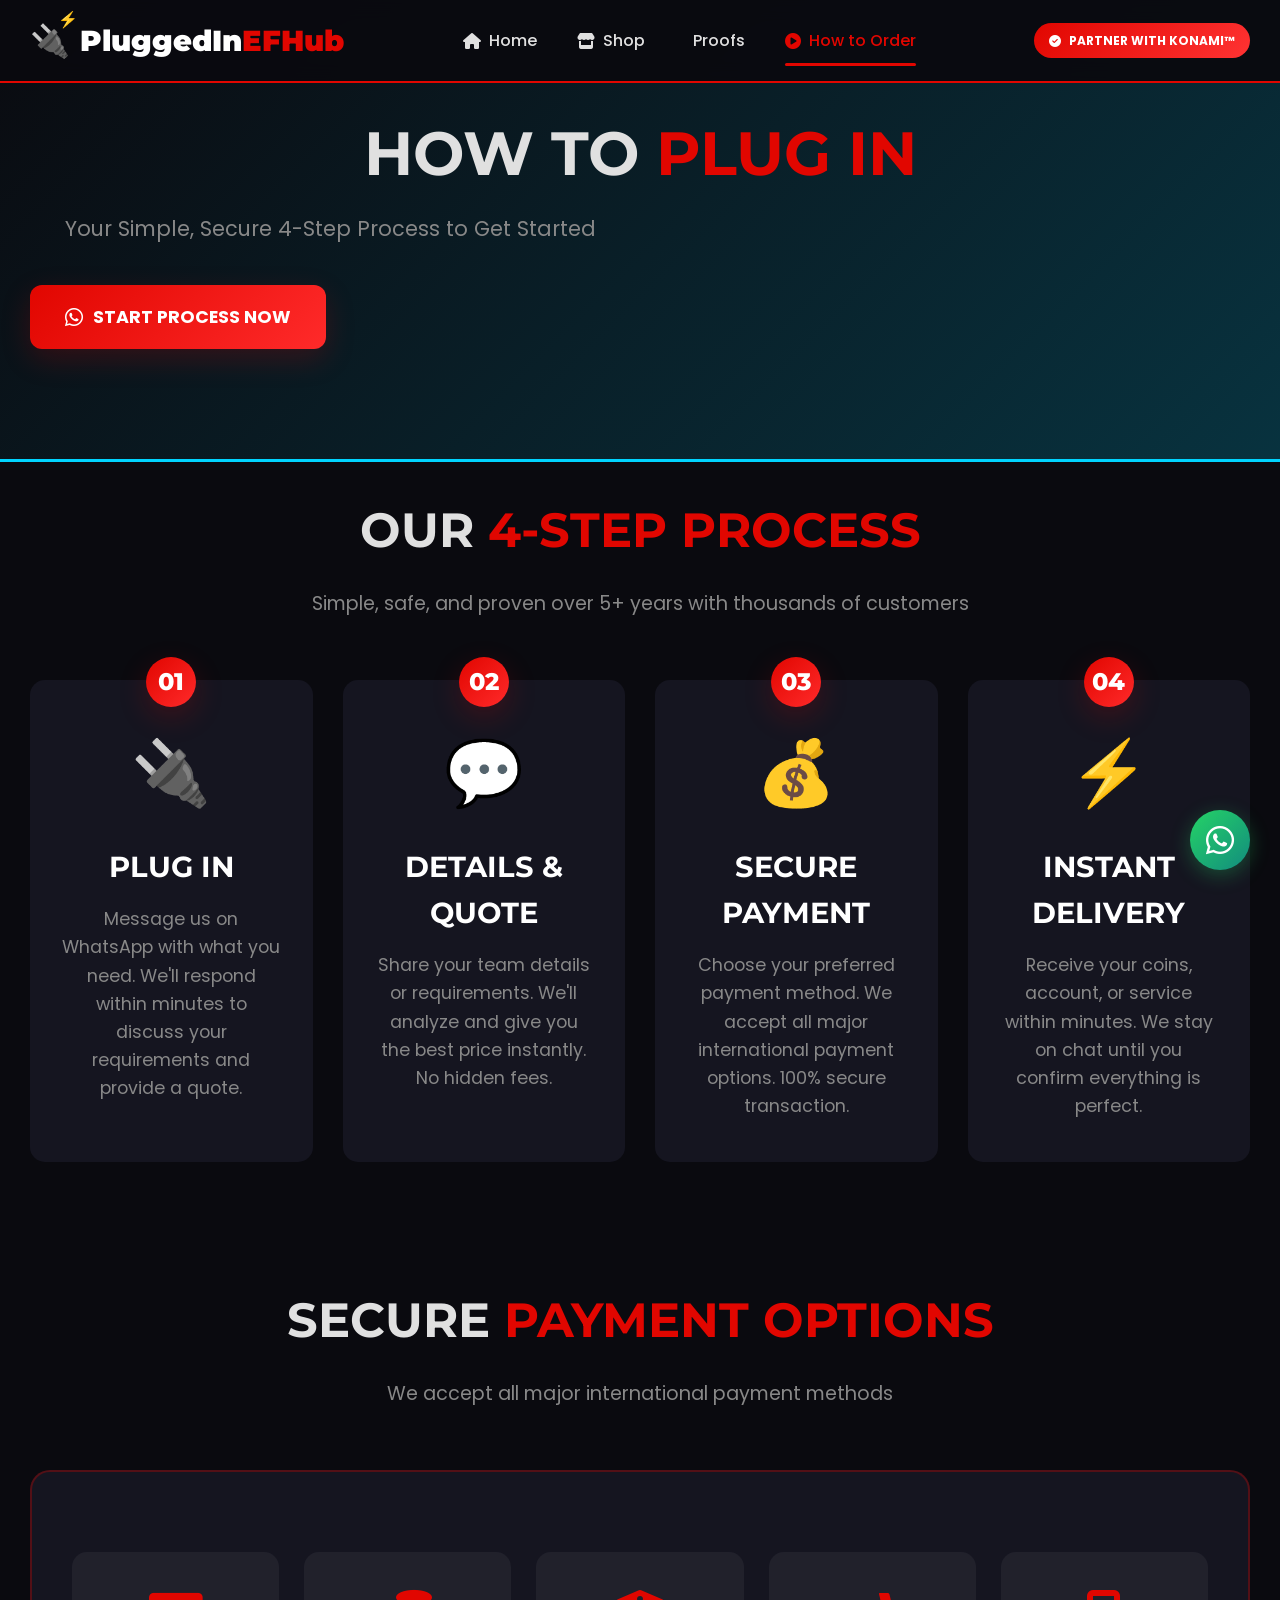
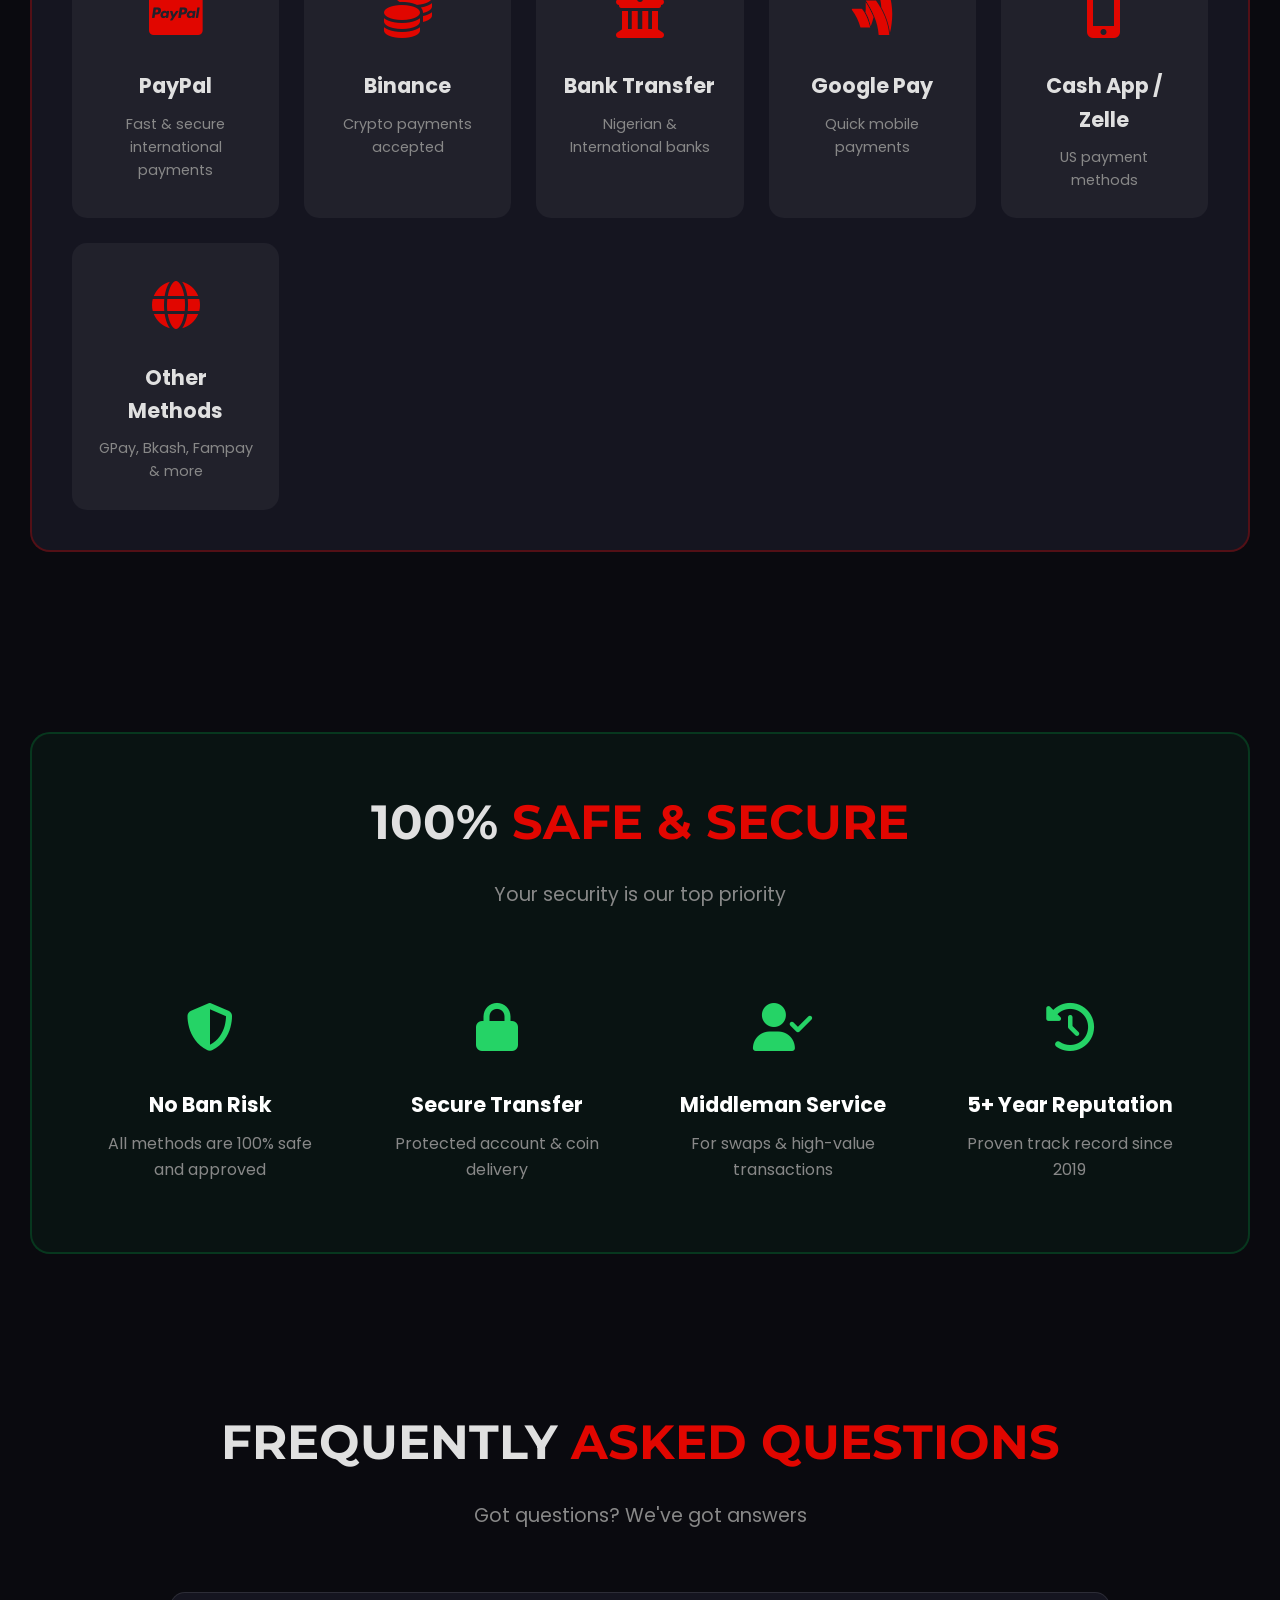
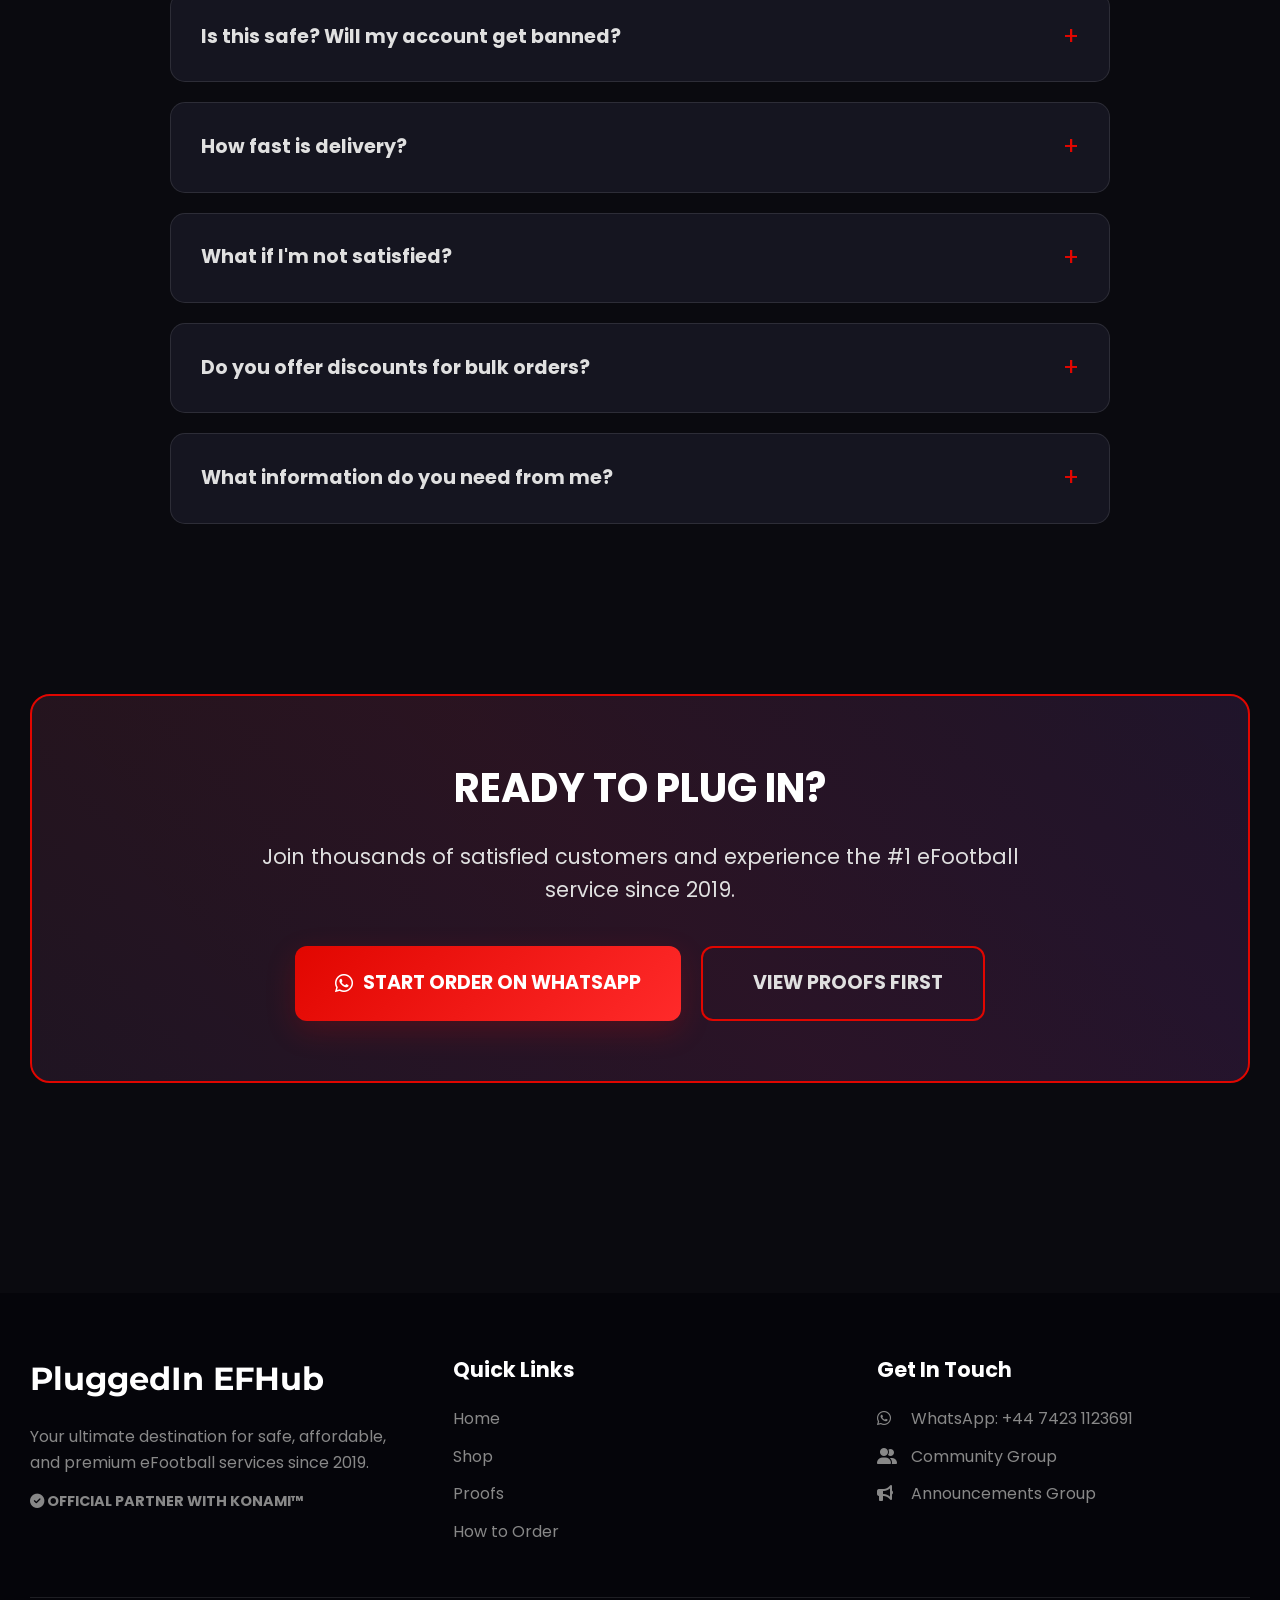
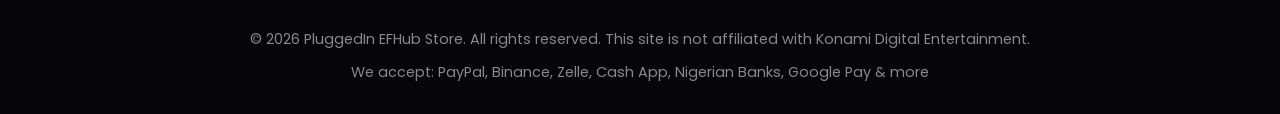
==== commit 9185bef0: "add number" ====
--- a/order.html
+++ b/order.html
@@ -47,7 +47,7 @@
             <a href="proofs.html" class="mobile-link"><i class="fas fa-badge-check"></i> Proofs</a>
             <a href="order.html" class="mobile-link active"><i class="fas fa-play-circle"></i> How to Order</a>
             
-            <a href="https://wa.me/+13612813525?text=Hello%20PluggedIn%20EFHub!%20I'm%20interested%20in%20your%20eFootball%20services." 
+            <a href="https://wa.me/+447423112691?text=Hello%20PluggedIn%20EFHub!%20I'm%20interested%20in%20your%20eFootball%20services." 
                class="btn-whatsapp-mobile" target="_blank">
                 <i class="fab fa-whatsapp"></i> Order Now
             </a>
@@ -63,7 +63,7 @@
         <h1 class="hero-title">HOW TO <span class="highlight">PLUG IN</span></h1>
         <p class="hero-subtitle">Your Simple, Secure 4-Step Process to Get Started</p>
         <div class="hero-buttons">
-            <a href="https://wa.me/+13612813525?text=Hello%20PluggedIn%20EFHub!%20I'm%20ready%20to%20start%20the%20process.%20Please%20guide%20me." 
+            <a href="https://wa.me/+447423112691?text=Hello%20PluggedIn%20EFHub!%20I'm%20ready%20to%20start%20the%20process.%20Please%20guide%20me." 
                class="btn-pluggedin-primary" target="_blank">
                 <i class="fab fa-whatsapp"></i> START PROCESS NOW
             </a>
@@ -264,7 +264,7 @@
             <p>Join thousands of satisfied customers and experience the #1 eFootball service since 2019.</p>
             
             <div class="cta-buttons">
-                <a href="https://wa.me/+13612813525?text=Hello%20PluggedIn%20EFHub!%20I'm%20ready%20to%20place%20an%20order.%20Please%20guide%20me%20through%20the%20process." 
+                <a href="https://wa.me/+447423112691?text=Hello%20PluggedIn%20EFHub!%20I'm%20ready%20to%20place%20an%20order.%20Please%20guide%20me%20through%20the%20process." 
                    class="btn-pluggedin-primary" target="_blank" style="padding: 20px 40px; font-size: 1.2rem;">
                     <i class="fab fa-whatsapp"></i> START ORDER ON WHATSAPP
                 </a>
@@ -295,14 +295,14 @@
             
             <div class="footer-contact">
                 <h4>Get In Touch</h4>
-                <a href="https://wa.me/+13612813525?text=Hello%20PluggedIn%20EFHub!%20I'm%20interested%20in%20your%20eFootball%20services." 
+                <a href="https://wa.me/+447423112691?text=Hello%20PluggedIn%20EFHub!%20I'm%20interested%20in%20your%20eFootball%20services." 
                    target="_blank">
-                    <i class="fab fa-whatsapp"></i> WhatsApp: +1 (361) 281-3525
-                </a>
-                <a href="https://chat.whatsapp.com/YOUR_COMMUNITY_LINK" target="_blank">
+                    <i class="fab fa-whatsapp"></i> WhatsApp: +44 7423 1123691
+                </a>
+                <a href="https://chat.whatsapp.com/LCkvq6ypAfGEiiUZR9meS1" target="_blank">
                     <i class="fas fa-user-friends"></i> Community Group
                 </a>
-                <a href="https://chat.whatsapp.com/YOUR_ANNOUNCEMENTS_LINK" target="_blank">
+                <a href="https://chat.whatsapp.com/LZlbZMvepV6EYFSI4aWHJo" target="_blank">
                     <i class="fas fa-bullhorn"></i> Announcements Group
                 </a>
             </div>
@@ -315,7 +315,7 @@
     </footer>
 
     <!-- FLOATING WHATSAPP -->
-    <a href="https://wa.me/+13612813525?text=Hello%20PluggedIn%20EFHub!%20I'm%20interested%20in%20your%20eFootball%20services." 
+    <a href="https://wa.me/+447423112691?text=Hello%20PluggedIn%20EFHub!%20I'm%20interested%20in%20your%20eFootball%20services." 
        class="float-whatsapp" target="_blank">
         <i class="fab fa-whatsapp"></i>
     </a>
@@ -367,7 +367,7 @@
                 }
                 e.preventDefault();
                 const message = "Hello PluggedIn EFHub! I'm interested in your services.";
-                const whatsappUrl = `https://wa.me/+13612813525?text=${encodeURIComponent(message)}`;
+                const whatsappUrl = `https://wa.me/+447423112691?text=${encodeURIComponent(message)}`;
                 window.open(whatsappUrl, '_blank');
             });
         });
